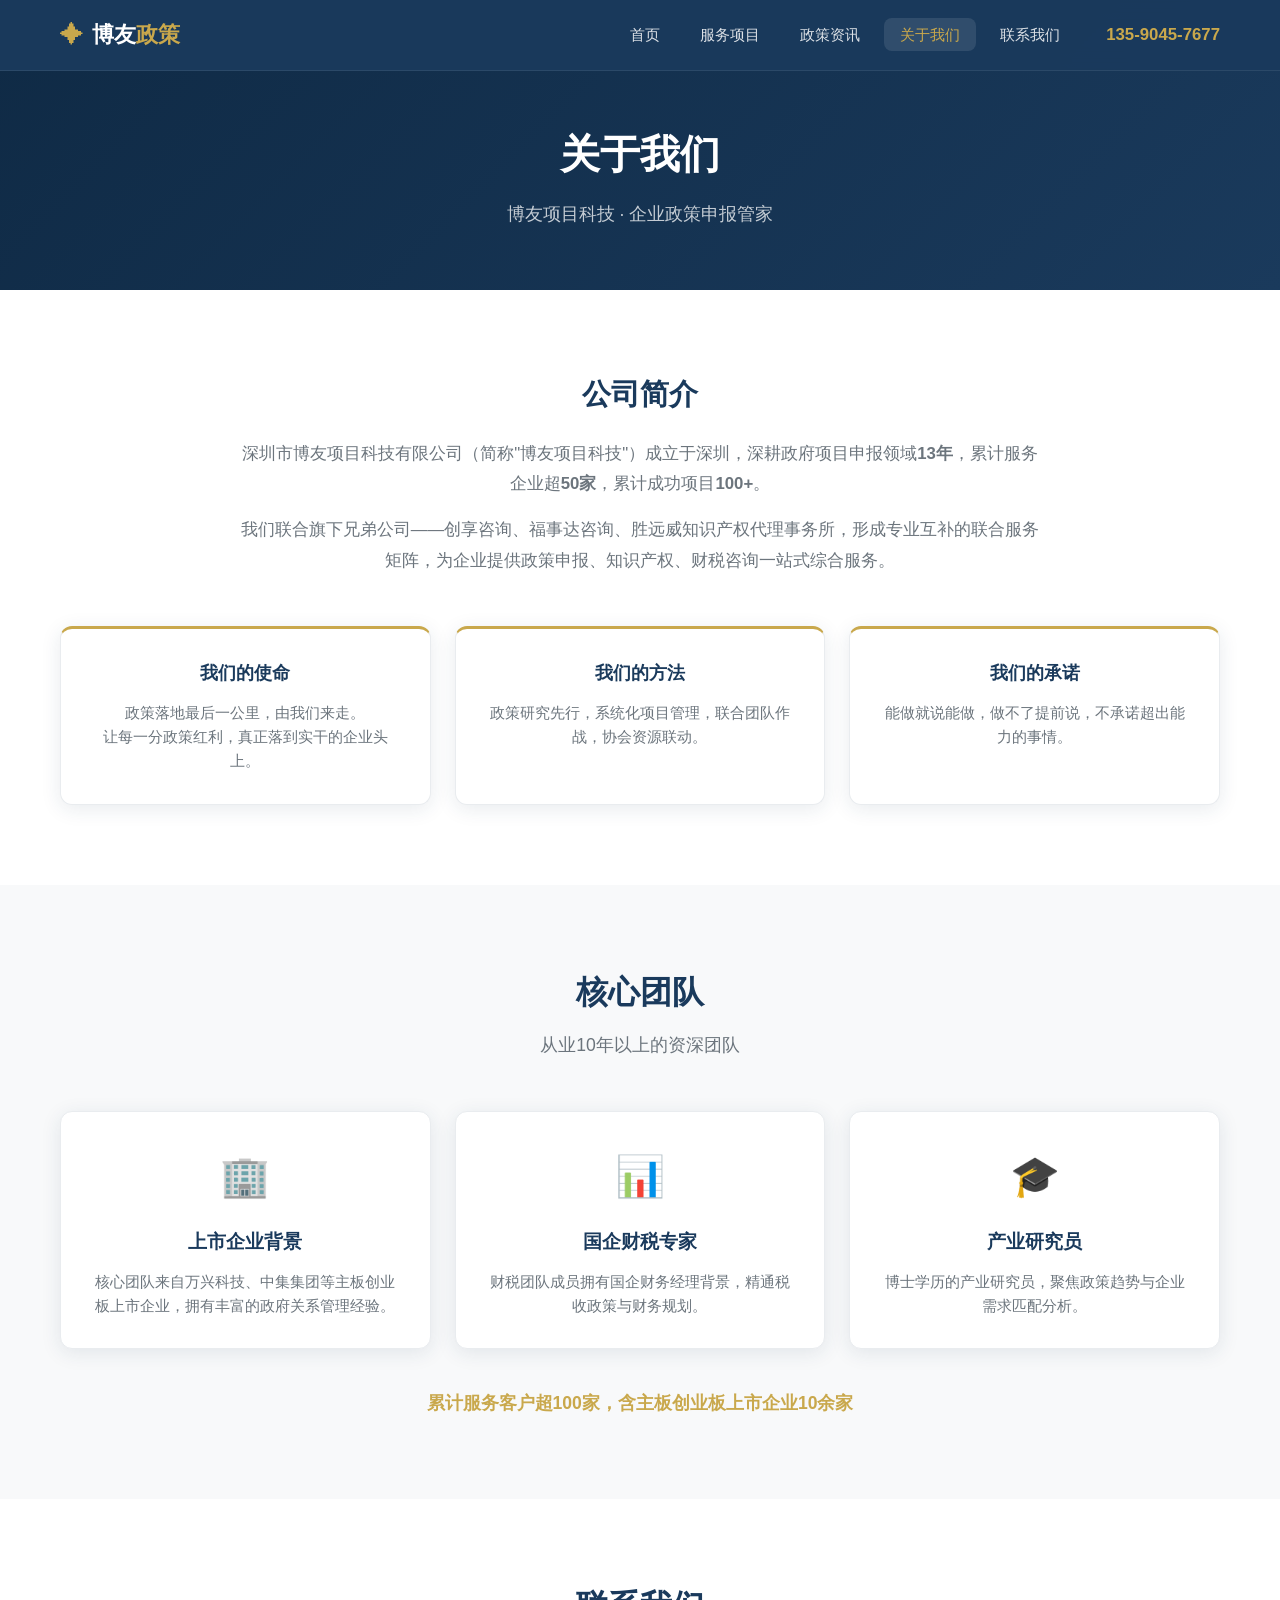
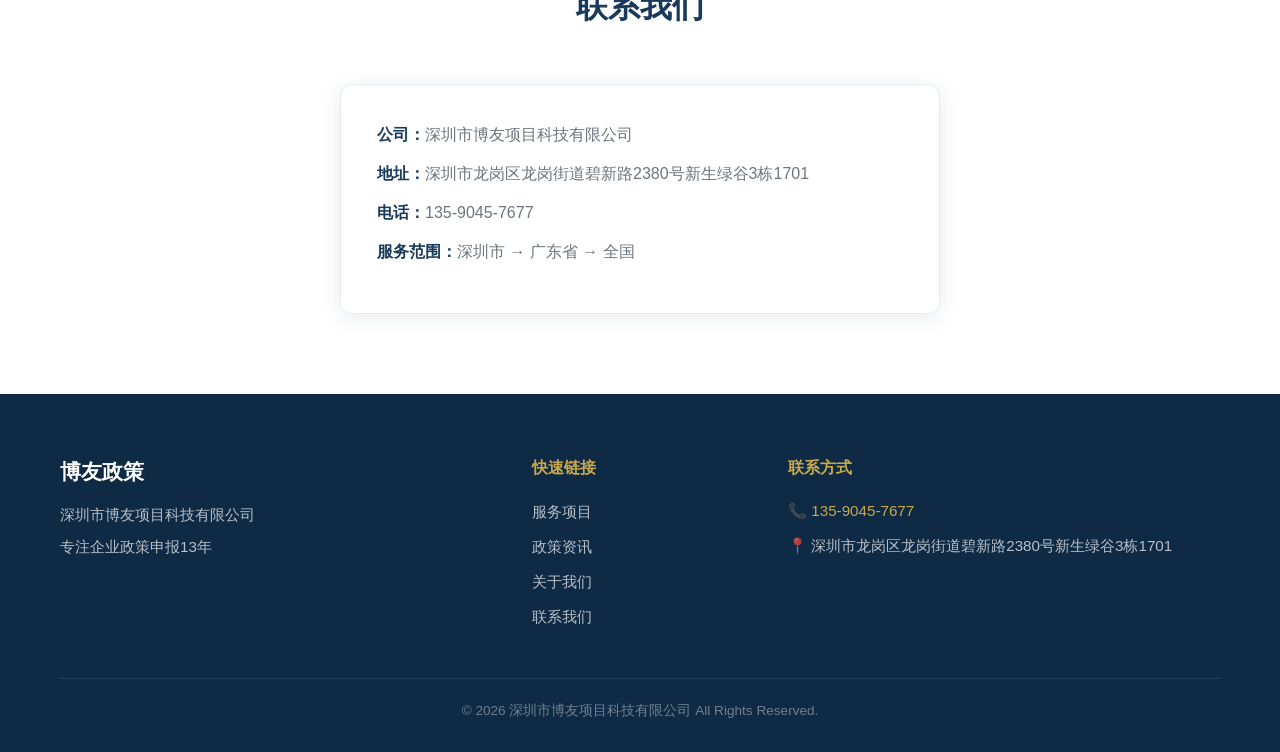
==== about.html @ 124983d8 "🎉 初始化：博友政策官网 v1.0 - 首页、服务项目、政策资讯、关于我们、联系我们 5个页面 - 响应式设计，适配手机端 - 深蓝+金色配色，专业感 - 在线咨询表单" ====
<!DOCTYPE html>
<html lang="zh-CN">
<head>
    <meta charset="UTF-8">
    <meta name="viewport" content="width=device-width, initial-scale=1.0">
    <title>关于我们 - 博友政策 | 深圳市博友项目科技有限公司</title>
    <meta name="description" content="深圳市博友项目科技有限公司，13年政策申报经验，核心团队来自上市企业、国企、博士学历背景。专注企业政策申报服务。">
    <link rel="stylesheet" href="assets/css/style.css">
</head>
<body>
    <header class="header">
        <div class="container">
            <div class="logo">
                <a href="/">
                    <span class="logo-icon">✦</span>
                    <span class="logo-text">博友<span class="logo-accent">政策</span></span>
                </a>
            </div>
            <nav class="nav">
                <ul class="nav-list">
                    <li><a href="/">首页</a></li>
                    <li><a href="/services.html">服务项目</a></li>
                    <li><a href="/news.html">政策资讯</a></li>
                    <li><a href="/about.html" class="active">关于我们</a></li>
                    <li><a href="/contact.html">联系我们</a></li>
                </ul>
                <div class="nav-phone"><a href="tel:13590457677">135-9045-7677</a></div>
                <button class="nav-toggle" aria-label="菜单">
                    <span></span>
                    <span></span>
                    <span></span>
                </button>
            </nav>
        </div>
    </header>

    <section class="page-hero">
        <div class="container">
            <h1>关于我们</h1>
            <p>博友项目科技 · 企业政策申报管家</p>
        </div>
    </section>

    <section class="section about-intro">
        <div class="container">
            <div class="about-content">
                <h2>公司简介</h2>
                <p>深圳市博友项目科技有限公司（简称"博友项目科技"）成立于深圳，深耕政府项目申报领域<strong>13年</strong>，累计服务企业超<strong>50家</strong>，累计成功项目<strong>100+</strong>。</p>
                <p>我们联合旗下兄弟公司——创享咨询、福事达咨询、胜远威知识产权代理事务所，形成专业互补的联合服务矩阵，为企业提供政策申报、知识产权、财税咨询一站式综合服务。</p>
            </div>

            <div class="about-values">
                <div class="value-card">
                    <h3>我们的使命</h3>
                    <p>政策落地最后一公里，由我们来走。</p>
                    <p>让每一分政策红利，真正落到实干的企业头上。</p>
                </div>
                <div class="value-card">
                    <h3>我们的方法</h3>
                    <p>政策研究先行，系统化项目管理，联合团队作战，协会资源联动。</p>
                </div>
                <div class="value-card">
                    <h3>我们的承诺</h3>
                    <p>能做就说能做，做不了提前说，不承诺超出能力的事情。</p>
                </div>
            </div>
        </div>
    </section>

    <section class="section team-section">
        <div class="container">
            <div class="section-header">
                <h2>核心团队</h2>
                <p>从业10年以上的资深团队</p>
            </div>
            <div class="team-grid">
                <div class="team-card">
                    <div class="team-icon">🏢</div>
                    <h3>上市企业背景</h3>
                    <p>核心团队来自万兴科技、中集集团等主板创业板上市企业，拥有丰富的政府关系管理经验。</p>
                </div>
                <div class="team-card">
                    <div class="team-icon">📊</div>
                    <h3>国企财税专家</h3>
                    <p>财税团队成员拥有国企财务经理背景，精通税收政策与财务规划。</p>
                </div>
                <div class="team-card">
                    <div class="team-icon">🎓</div>
                    <h3>产业研究员</h3>
                    <p>博士学历的产业研究员，聚焦政策趋势与企业需求匹配分析。</p>
                </div>
            </div>
            <p class="team-summary">累计服务客户超100家，含主板创业板上市企业10余家</p>
        </div>
    </section>

    <section class="section contact-info-section">
        <div class="container">
            <div class="section-header">
                <h2>联系我们</h2>
            </div>
            <div class="contact-card">
                <p><strong>公司：</strong>深圳市博友项目科技有限公司</p>
                <p><strong>地址：</strong>深圳市龙岗区龙岗街道碧新路2380号新生绿谷3栋1701</p>
                <p><strong>电话：</strong>135-9045-7677</p>
                <p><strong>服务范围：</strong>深圳市 → 广东省 → 全国</p>
            </div>
        </div>
    </section>

    <footer class="footer">
        <div class="container">
            <div class="footer-grid">
                <div class="footer-brand">
                    <h3>博友政策</h3>
                    <p>深圳市博友项目科技有限公司</p>
                    <p>专注企业政策申报13年</p>
                </div>
                <div class="footer-links">
                    <h4>快速链接</h4>
                    <ul>
                        <li><a href="/services.html">服务项目</a></li>
                        <li><a href="/news.html">政策资讯</a></li>
                        <li><a href="/about.html">关于我们</a></li>
                        <li><a href="/contact.html">联系我们</a></li>
                    </ul>
                </div>
                <div class="footer-contact">
                    <h4>联系方式</h4>
                    <p>📞 <a href="tel:13590457677">135-9045-7677</a></p>
                    <p>📍 深圳市龙岗区龙岗街道碧新路2380号新生绿谷3栋1701</p>
                </div>
            </div>
            <div class="footer-bottom">
                <p>&copy; 2026 深圳市博友项目科技有限公司 All Rights Reserved.</p>
            </div>
        </div>
    </footer>

    <script src="assets/js/main.js"></script>
</body>
</html>
---- assets/css/style.css ----
/* ========================================
   博友政策官网 - 样式表
   主色: #1a3a5c  金色: #c9a84c
   ======================================== */

/* --- 基础重置 --- */
*, *::before, *::after {
    margin: 0;
    padding: 0;
    box-sizing: border-box;
}

:root {
    --primary: #1a3a5c;
    --primary-light: #2a5a8c;
    --primary-dark: #0f2a45;
    --gold: #c9a84c;
    --gold-light: #e0c66a;
    --white: #ffffff;
    --bg-light: #f8f9fa;
    --text: #2c3e50;
    --text-light: #6c757d;
    --border: #e9ecef;
    --shadow: 0 4px 20px rgba(26,58,92,0.1);
    --radius: 12px;
    --max-width: 1200px;
    --font: -apple-system, BlinkMacSystemFont, "Segoe UI", "PingFang SC", "Microsoft YaHei", sans-serif;
}

html {
    scroll-behavior: smooth;
    font-size: 16px;
}

body {
    font-family: var(--font);
    color: var(--text);
    line-height: 1.7;
    background: var(--white);
    -webkit-font-smoothing: antialiased;
}

a { color: var(--primary); text-decoration: none; transition: color 0.3s; }
a:hover { color: var(--gold); }

img { max-width: 100%; height: auto; }

.container {
    max-width: var(--max-width);
    margin: 0 auto;
    padding: 0 20px;
}

/* --- 文字工具 --- */
.text-gold { color: var(--gold); }

/* --- 按钮 --- */
.btn {
    display: inline-block;
    padding: 14px 36px;
    border-radius: 50px;
    font-size: 1rem;
    font-weight: 600;
    cursor: pointer;
    transition: all 0.3s ease;
    border: 2px solid transparent;
    text-align: center;
    line-height: 1.4;
}
.btn-primary {
    background: linear-gradient(135deg, var(--gold), var(--gold-light));
    color: var(--primary-dark);
    border-color: var(--gold);
    box-shadow: 0 4px 15px rgba(201,168,76,0.3);
}
.btn-primary:hover {
    transform: translateY(-2px);
    box-shadow: 0 6px 25px rgba(201,168,76,0.4);
    color: var(--primary-dark);
}
.btn-outline {
    background: transparent;
    color: var(--white);
    border-color: var(--white);
}
.btn-outline:hover {
    background: var(--white);
    color: var(--primary);
}
.btn-lg { padding: 16px 48px; font-size: 1.1rem; }
.btn-block { width: 100%; }

/* --- 头部导航 --- */
.header {
    position: fixed;
    top: 0;
    left: 0;
    right: 0;
    z-index: 1000;
    background: rgba(26,58,92,0.97);
    backdrop-filter: blur(10px);
    -webkit-backdrop-filter: blur(10px);
    border-bottom: 1px solid rgba(255,255,255,0.08);
}
.header .container {
    display: flex;
    align-items: center;
    justify-content: space-between;
    height: 70px;
}
.logo a {
    display: flex;
    align-items: center;
    gap: 8px;
    text-decoration: none;
}
.logo-icon { color: var(--gold); font-size: 1.5rem; }
.logo-text { color: var(--white); font-size: 1.4rem; font-weight: 700; }
.logo-accent { color: var(--gold); }
.nav {
    display: flex;
    align-items: center;
    gap: 30px;
}
.nav-list {
    display: flex;
    list-style: none;
    gap: 8px;
}
.nav-list a {
    color: rgba(255,255,255,0.85);
    padding: 8px 16px;
    border-radius: 8px;
    font-size: 0.95rem;
    transition: all 0.3s;
}
.nav-list a:hover,
.nav-list a.active {
    background: rgba(255,255,255,0.1);
    color: var(--gold);
}
.nav-phone a {
    color: var(--gold);
    font-weight: 700;
    font-size: 1.05rem;
    white-space: nowrap;
}
.nav-phone a:hover { color: var(--gold-light); }
.nav-toggle {
    display: none;
    background: none;
    border: none;
    cursor: pointer;
    padding: 5px;
}
.nav-toggle span {
    display: block;
    width: 24px;
    height: 2px;
    background: var(--white);
    margin: 5px 0;
    transition: all 0.3s;
    border-radius: 2px;
}

/* --- Hero Banner --- */
.hero {
    position: relative;
    min-height: 90vh;
    display: flex;
    align-items: center;
    background: linear-gradient(135deg, var(--primary-dark), var(--primary), var(--primary-light));
    overflow: hidden;
    padding-top: 70px;
}
.hero-bg {
    position: absolute;
    inset: 0;
    background: radial-gradient(circle at 30% 50%, rgba(201,168,76,0.08) 0%, transparent 50%),
                radial-gradient(circle at 70% 30%, rgba(201,168,76,0.05) 0%, transparent 50%);
    pointer-events: none;
}
.hero-content {
    position: relative;
    text-align: center;
    padding: 80px 0;
}
.hero-title {
    font-size: clamp(2rem, 5vw, 3.5rem);
    font-weight: 800;
    color: var(--white);
    line-height: 1.2;
    margin-bottom: 20px;
    letter-spacing: -0.5px;
}
.hero-subtitle {
    font-size: clamp(1rem, 2vw, 1.25rem);
    color: rgba(255,255,255,0.75);
    margin-bottom: 40px;
    max-width: 600px;
    margin-left: auto;
    margin-right: auto;
}
.hero-actions {
    display: flex;
    gap: 16px;
    justify-content: center;
    flex-wrap: wrap;
    margin-bottom: 60px;
}
.hero-stats {
    display: flex;
    justify-content: center;
    gap: 60px;
    flex-wrap: wrap;
}
.stat-item { text-align: center; }
.stat-number {
    display: block;
    font-size: clamp(2rem, 4vw, 3rem);
    font-weight: 800;
    color: var(--gold);
    line-height: 1;
}
.stat-label {
    color: rgba(255,255,255,0.7);
    font-size: 0.95rem;
    margin-top: 8px;
}

/* --- Section通用 --- */
.section {
    padding: 80px 0;
}
.section-header {
    text-align: center;
    margin-bottom: 50px;
}
.section-header h2 {
    font-size: 2rem;
    font-weight: 700;
    color: var(--primary);
    margin-bottom: 12px;
}
.section-header p {
    color: var(--text-light);
    font-size: 1.1rem;
}
/* 交替背景 */
.section:nth-child(even) { background: var(--bg-light); }

/* --- 服务卡片 --- */
.services-grid {
    display: grid;
    grid-template-columns: repeat(auto-fit, minmax(300px, 1fr));
    gap: 24px;
}
.service-card {
    background: var(--white);
    border-radius: var(--radius);
    padding: 36px 28px;
    text-align: center;
    box-shadow: var(--shadow);
    transition: all 0.3s ease;
    border: 1px solid var(--border);
}
.service-card:hover {
    transform: translateY(-6px);
    box-shadow: 0 12px 40px rgba(26,58,92,0.15);
    border-color: var(--gold);
}
.service-icon {
    font-size: 2.5rem;
    margin-bottom: 16px;
}
.service-card h3 {
    font-size: 1.2rem;
    color: var(--primary);
    margin-bottom: 12px;
}
.service-card p {
    color: var(--text-light);
    font-size: 0.95rem;
    line-height: 1.6;
}

/* --- 流程步骤 --- */
.process-steps {
    display: grid;
    grid-template-columns: repeat(auto-fit, minmax(240px, 1fr));
    gap: 30px;
    max-width: 1000px;
    margin: 0 auto;
}
.step {
    text-align: center;
    padding: 30px 20px;
}
.step-num {
    display: inline-flex;
    align-items: center;
    justify-content: center;
    width: 64px;
    height: 64px;
    border-radius: 50%;
    background: linear-gradient(135deg, var(--gold), var(--gold-light));
    color: var(--primary-dark);
    font-size: 1.5rem;
    font-weight: 800;
    margin-bottom: 20px;
}
.step h3 {
    font-size: 1.15rem;
    color: var(--primary);
    margin-bottom: 10px;
}
.step p {
    color: var(--text-light);
    font-size: 0.95rem;
}

/* --- CTA区块 --- */
.cta {
    background: linear-gradient(135deg, var(--primary-dark), var(--primary));
    text-align: center;
    color: var(--white);
}
.cta h2 {
    font-size: clamp(1.5rem, 3vw, 2rem);
    font-weight: 700;
    margin-bottom: 12px;
    color: var(--white);
}
.cta p {
    color: rgba(255,255,255,0.8);
    margin-bottom: 30px;
    font-size: 1.1rem;
}
.cta-actions {
    display: flex;
    gap: 16px;
    justify-content: center;
    flex-wrap: wrap;
    margin-bottom: 20px;
}
.cta-note {
    color: rgba(255,255,255,0.5) !important;
    font-size: 0.9rem !important;
}

/* --- 页脚 --- */
.footer {
    background: var(--primary-dark);
    color: rgba(255,255,255,0.7);
    padding: 60px 0 30px;
}
.footer-grid {
    display: grid;
    grid-template-columns: 2fr 1fr 2fr;
    gap: 40px;
    margin-bottom: 40px;
}
.footer-brand h3 {
    color: var(--white);
    font-size: 1.3rem;
    margin-bottom: 12px;
}
.footer-brand p {
    margin-bottom: 6px;
    font-size: 0.95rem;
}
.footer-links h4,
.footer-contact h4 {
    color: var(--gold);
    margin-bottom: 16px;
    font-size: 1rem;
}
.footer-links ul {
    list-style: none;
}
.footer-links li {
    margin-bottom: 8px;
}
.footer-links a {
    color: rgba(255,255,255,0.7);
    font-size: 0.95rem;
}
.footer-links a:hover {
    color: var(--gold);
}
.footer-contact p {
    margin-bottom: 10px;
    font-size: 0.95rem;
}
.footer-contact a {
    color: var(--gold);
}
.footer-bottom {
    border-top: 1px solid rgba(255,255,255,0.1);
    padding-top: 20px;
    text-align: center;
    font-size: 0.85rem;
    color: rgba(255,255,255,0.4);
}
.qr-placeholder {
    width: 120px;
    height: 120px;
    background: var(--bg-light);
    border-radius: 8px;
    display: flex;
    align-items: center;
    justify-content: center;
    color: var(--text-light);
    font-size: 0.8rem;
    margin-top: 10px;
}

/* ========================================
   内页样式
   ======================================== */

/* --- 页面Banner --- */
.page-hero {
    background: linear-gradient(135deg, var(--primary-dark), var(--primary));
    padding: 120px 0 60px;
    text-align: center;
    color: var(--white);
}
.page-hero h1 {
    font-size: clamp(1.8rem, 3.5vw, 2.5rem);
    font-weight: 700;
    margin-bottom: 12px;
}
.page-hero p {
    color: rgba(255,255,255,0.75);
    font-size: 1.1rem;
}

/* --- 服务详情 --- */
.service-block {
    background: var(--white);
    border-radius: var(--radius);
    padding: 36px;
    margin-bottom: 30px;
    box-shadow: var(--shadow);
    border: 1px solid var(--border);
}
.service-block-header {
    display: flex;
    align-items: flex-start;
    gap: 16px;
    margin-bottom: 24px;
    padding-bottom: 20px;
    border-bottom: 2px solid var(--gold);
}
.service-block-icon {
    font-size: 2rem;
    flex-shrink: 0;
}
.service-block-header h2 {
    font-size: 1.5rem;
    color: var(--primary);
    margin-bottom: 4px;
}
.service-tagline {
    color: var(--gold);
    font-size: 0.95rem;
}
.service-block-body h4 {
    color: var(--primary);
    margin: 20px 0 10px;
    font-size: 1.05rem;
}
.service-block-body ul {
    padding-left: 20px;
    color: var(--text-light);
    line-height: 2;
}
.service-block-body li { margin-bottom: 4px; }
.info-grid {
    display: grid;
    grid-template-columns: repeat(auto-fit, minmax(200px, 1fr));
    gap: 12px;
    margin-bottom: 16px;
}
.info-item {
    background: var(--bg-light);
    padding: 12px 16px;
    border-radius: 8px;
    font-size: 0.95rem;
}

/* --- 关于我们 --- */
.about-content {
    max-width: 800px;
    margin: 0 auto 50px;
    text-align: center;
}
.about-content h2 {
    font-size: 1.8rem;
    color: var(--primary);
    margin-bottom: 20px;
}
.about-content p {
    color: var(--text-light);
    font-size: 1.05rem;
    margin-bottom: 16px;
    line-height: 1.8;
}
.about-values {
    display: grid;
    grid-template-columns: repeat(auto-fit, minmax(280px, 1fr));
    gap: 24px;
}
.value-card {
    background: var(--white);
    border-radius: var(--radius);
    padding: 30px;
    text-align: center;
    box-shadow: var(--shadow);
    border: 1px solid var(--border);
    border-top: 3px solid var(--gold);
}
.value-card h3 {
    color: var(--primary);
    margin-bottom: 12px;
    font-size: 1.1rem;
}
.value-card p {
    color: var(--text-light);
    font-size: 0.95rem;
    line-height: 1.6;
}
.team-section { background: var(--bg-light); }
.team-grid {
    display: grid;
    grid-template-columns: repeat(auto-fit, minmax(260px, 1fr));
    gap: 24px;
}
.team-card {
    background: var(--white);
    border-radius: var(--radius);
    padding: 30px;
    text-align: center;
    box-shadow: var(--shadow);
    border: 1px solid var(--border);
}
.team-icon {
    font-size: 2.5rem;
    margin-bottom: 16px;
}
.team-card h3 {
    color: var(--primary);
    margin-bottom: 12px;
}
.team-card p {
    color: var(--text-light);
    font-size: 0.95rem;
    line-height: 1.6;
}
.team-summary {
    text-align: center;
    color: var(--gold);
    font-size: 1.1rem;
    font-weight: 600;
    margin-top: 40px;
}
.contact-card {
    background: var(--white);
    border-radius: var(--radius);
    padding: 36px;
    box-shadow: var(--shadow);
    max-width: 600px;
    margin: 0 auto;
    border: 1px solid var(--border);
}
.contact-card p {
    margin-bottom: 12px;
    font-size: 1rem;
    color: var(--text-light);
}
.contact-card strong { color: var(--primary); }

/* --- 联系我们 --- */
.contact-grid {
    display: grid;
    grid-template-columns: 1fr 1fr;
    gap: 40px;
    align-items: start;
}
.contact-form-wrapper h2 {
    color: var(--primary);
    font-size: 1.5rem;
    margin-bottom: 8px;
}
.contact-form-wrapper > p {
    color: var(--text-light);
    margin-bottom: 24px;
}
.form-group {
    margin-bottom: 20px;
}
.form-group label {
    display: block;
    font-weight: 600;
    color: var(--primary);
    margin-bottom: 6px;
    font-size: 0.95rem;
}
.required { color: #e74c3c; }
.form-group input,
.form-group select,
.form-group textarea {
    width: 100%;
    padding: 12px 16px;
    border: 2px solid var(--border);
    border-radius: 10px;
    font-size: 1rem;
    font-family: var(--font);
    transition: all 0.3s;
    outline: none;
    background: var(--white);
}
.form-group input:focus,
.form-group select:focus,
.form-group textarea:focus {
    border-color: var(--gold);
    box-shadow: 0 0 0 3px rgba(201,168,76,0.15);
}
.form-group textarea { resize: vertical; min-height: 100px; }
.form-note {
    text-align: center;
    color: var(--text-light);
    font-size: 0.8rem;
    margin-top: 12px;
}

.contact-info-card {
    background: var(--bg-light);
    border-radius: var(--radius);
    padding: 30px;
    margin-bottom: 30px;
}
.contact-info-card h3 {
    color: var(--primary);
    margin-bottom: 20px;
    font-size: 1.2rem;
}
.contact-item {
    display: flex;
    gap: 14px;
    margin-bottom: 20px;
    align-items: flex-start;
}
.contact-icon { font-size: 1.3rem; flex-shrink: 0; }
.contact-item strong {
    display: block;
    color: var(--primary);
    margin-bottom: 4px;
}
.contact-item a,
.contact-item p {
    color: var(--text-light);
    font-size: 0.95rem;
}

.contact-qr {
    text-align: center;
    padding: 30px;
    background: var(--white);
    border-radius: var(--radius);
    box-shadow: var(--shadow);
    border: 1px solid var(--border);
}
.contact-qr h3 {
    color: var(--primary);
    margin-bottom: 16px;
}
.contact-qr .qr-placeholder {
    margin: 0 auto 12px;
    width: 160px;
    height: 160px;
}
.contact-qr p {
    color: var(--text-light);
    font-size: 0.9rem;
}

.map-section { background: var(--bg-light); }
.map-container {
    border-radius: var(--radius);
    overflow: hidden;
    box-shadow: var(--shadow);
}

/* --- 政策资讯 --- */
.news-card {
    background: var(--white);
    border-radius: var(--radius);
    padding: 30px;
    box-shadow: var(--shadow);
    border: 1px solid var(--border);
    position: relative;
    margin-bottom: 30px;
}
.news-badge {
    position: absolute;
    top: 16px;
    right: 16px;
    background: var(--gold);
    color: var(--primary-dark);
    padding: 4px 12px;
    border-radius: 20px;
    font-size: 0.8rem;
    font-weight: 600;
}
.news-meta {
    display: flex;
    gap: 12px;
    margin-bottom: 12px;
}
.news-date,
.news-tag {
    font-size: 0.85rem;
    color: var(--text-light);
}
.news-tag {
    background: var(--bg-light);
    padding: 2px 10px;
    border-radius: 12px;
}
.news-title {
    font-size: 1.3rem;
    color: var(--primary);
    margin-bottom: 12px;
    line-height: 1.4;
}
.news-excerpt {
    color: var(--text-light);
    margin-bottom: 16px;
    line-height: 1.6;
}
.news-readmore {
    color: var(--gold);
    font-weight: 600;
    font-size: 0.95rem;
}
.news-readmore:hover { color: var(--gold-light); }
.news-empty {
    text-align: center;
    padding: 60px 20px;
    color: var(--text-light);
}
.news-empty strong { color: var(--primary); }

/* ========================================
   响应式
   ======================================== */
@media (max-width: 992px) {
    .footer-grid { grid-template-columns: 1fr; }
    .contact-grid { grid-template-columns: 1fr; }
}

@media (max-width: 768px) {
    .nav-list { display: none; }
    .nav-phone { display: none; }
    .nav-toggle { display: block; }

    .nav-list.active {
        display: flex;
        flex-direction: column;
        position: absolute;
        top: 70px;
        left: 0;
        right: 0;
        background: var(--primary);
        padding: 20px;
        gap: 4px;
        border-bottom: 2px solid rgba(255,255,255,0.1);
    }
    .nav-list.active a {
        display: block;
        padding: 12px 16px;
        border-radius: 8px;
    }

    .hero { min-height: 80vh; }
    .hero-stats { gap: 30px; }
    .process-steps { grid-template-columns: 1fr; }
    .section { padding: 50px 0; }
    .service-block { padding: 24px; }
    .service-block-header { flex-direction: column; }
}

@media (max-width: 480px) {
    .hero-actions { flex-direction: column; align-items: center; }
    .btn { width: 100%; max-width: 280px; }
    .services-grid { grid-template-columns: 1fr; }
    .about-values { grid-template-columns: 1fr; }
    .team-grid { grid-template-columns: 1fr; }
}
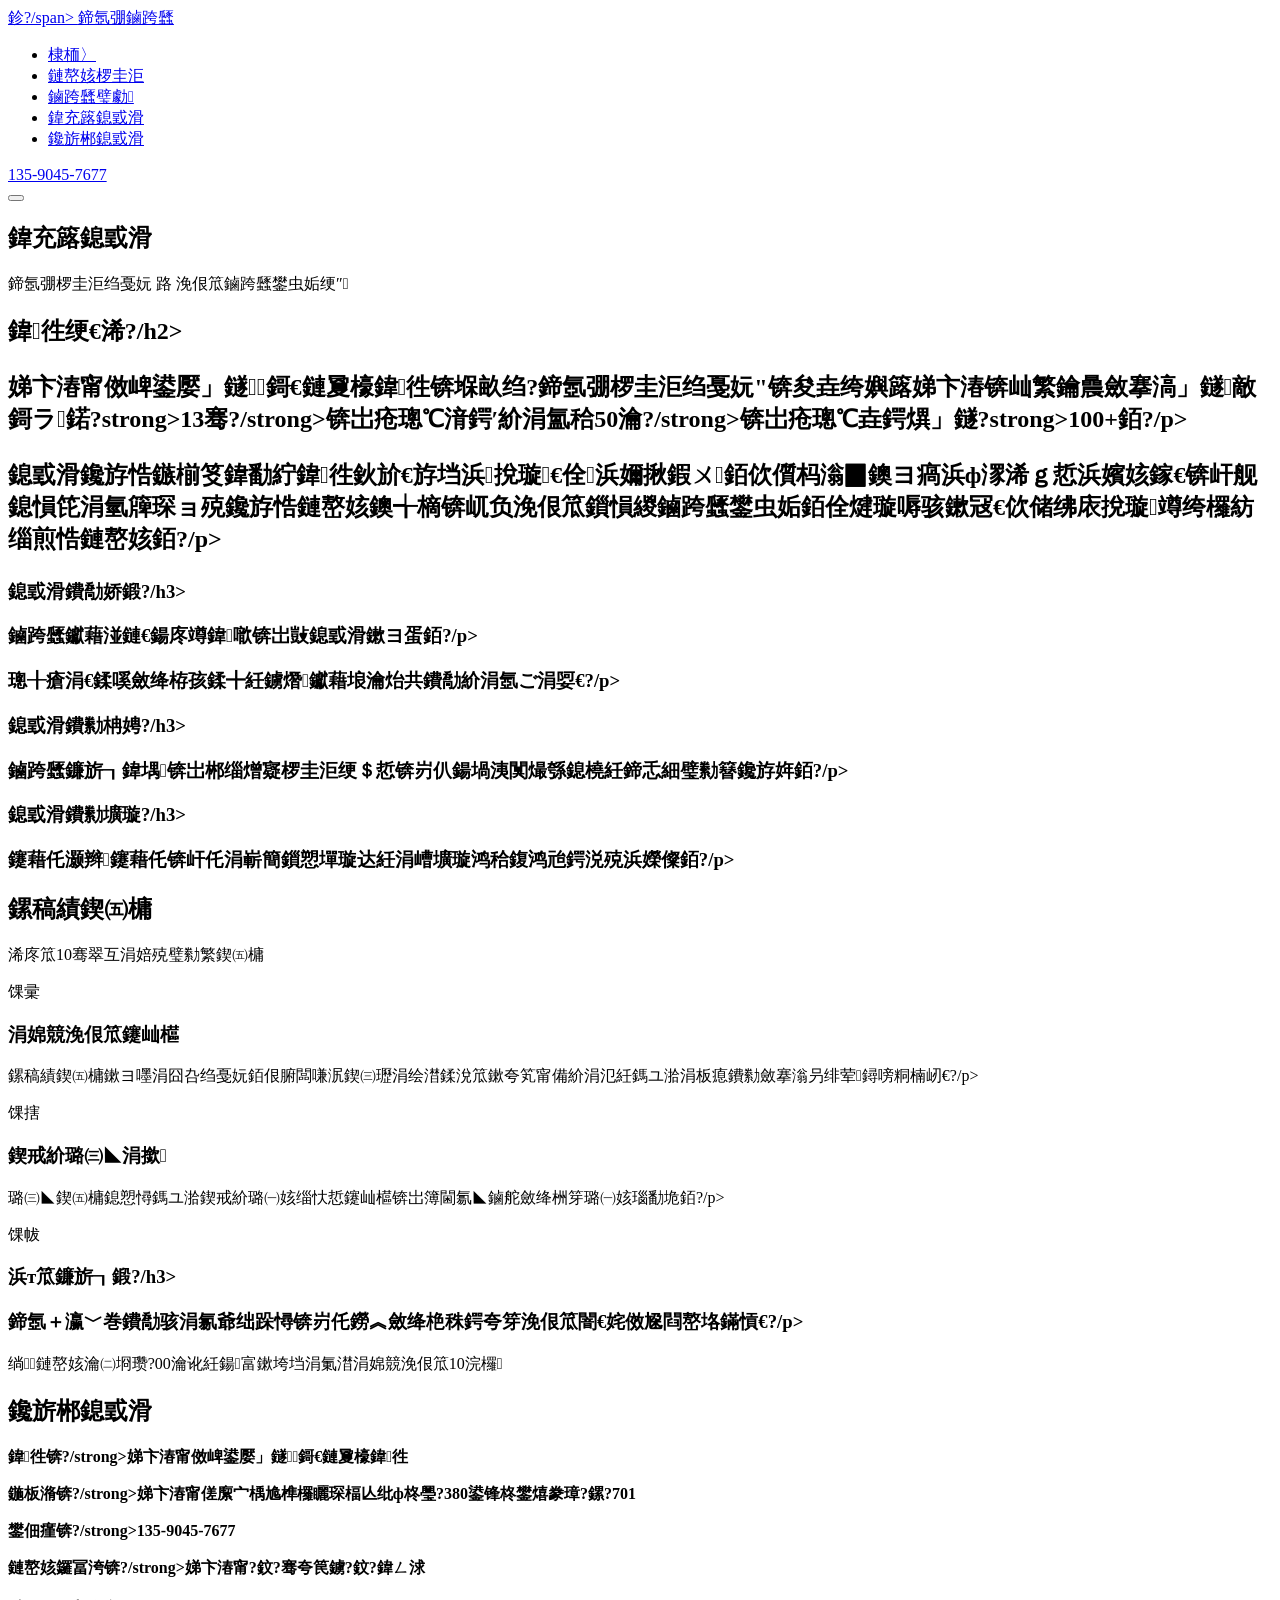
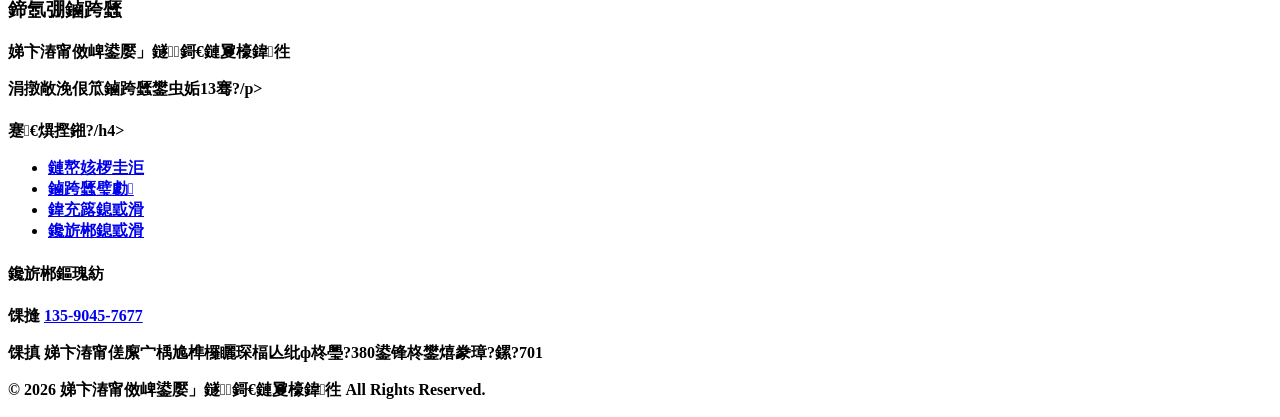
==== commit 46cf6421: "✨ 新增补贴全景页+可点击展开交互 - 新增 policy.html：深圳16项补贴政策完整清单，点击展开详情 - 新增 policy.css：可展开卡片式交互样式 - 各区奖励对比表格、申报时间、核" ====
--- a/about.html
+++ b/about.html
@@ -1,10 +1,10 @@
-<!DOCTYPE html>
+﻿<!DOCTYPE html>
 <html lang="zh-CN">
 <head>
     <meta charset="UTF-8">
     <meta name="viewport" content="width=device-width, initial-scale=1.0">
-    <title>关于我们 - 博友政策 | 深圳市博友项目科技有限公司</title>
-    <meta name="description" content="深圳市博友项目科技有限公司，13年政策申报经验，核心团队来自上市企业、国企、博士学历背景。专注企业政策申报服务。">
+    <title>鍏充簬鎴戜滑 - 鍗氬弸鏀跨瓥 | 娣卞湷甯傚崥鍙嬮」鐩鎶€鏈夐檺鍏徃</title>
+    <meta name="description" content="娣卞湷甯傚崥鍙嬮」鐩鎶€鏈夐檺鍏徃锛?3骞存斂绛栫敵鎶ョ粡楠岋紝鏍稿績鍥㈤槦鏉ヨ嚜涓婂競浼佷笟銆佸浗浼併€佸崥澹鍘嗚儗鏅€備笓娉ㄤ紒涓氭斂绛栫敵鎶ユ湇鍔°€?>
     <link rel="stylesheet" href="assets/css/style.css">
 </head>
 <body>
@@ -12,20 +12,20 @@
         <div class="container">
             <div class="logo">
                 <a href="/">
-                    <span class="logo-icon">✦</span>
-                    <span class="logo-text">博友<span class="logo-accent">政策</span></span>
+                    <span class="logo-icon">鉁?/span>
+                    <span class="logo-text">鍗氬弸<span class="logo-accent">鏀跨瓥</span></span>
                 </a>
             </div>
             <nav class="nav">
                 <ul class="nav-list">
-                    <li><a href="/">首页</a></li>
-                    <li><a href="/services.html">服务项目</a></li>
-                    <li><a href="/news.html">政策资讯</a></li>
-                    <li><a href="/about.html" class="active">关于我们</a></li>
-                    <li><a href="/contact.html">联系我们</a></li>
+                    <li><a href="/">棣栭〉</a></li>
+                    <li><a href="/services.html">鏈嶅姟椤圭洰</a></li>
+                    <li><a href="/news.html">鏀跨瓥璧勮</a></li>
+                    <li><a href="/about.html" class="active">鍏充簬鎴戜滑</a></li>
+                    <li><a href="/contact.html">鑱旂郴鎴戜滑</a></li>
                 </ul>
                 <div class="nav-phone"><a href="tel:13590457677">135-9045-7677</a></div>
-                <button class="nav-toggle" aria-label="菜单">
+                <button class="nav-toggle" aria-label="鑿滃崟">
                     <span></span>
                     <span></span>
                     <span></span>
@@ -36,32 +36,32 @@
 
     <section class="page-hero">
         <div class="container">
-            <h1>关于我们</h1>
-            <p>博友项目科技 · 企业政策申报管家</p>
+            <h1>鍏充簬鎴戜滑</h1>
+            <p>鍗氬弸椤圭洰绉戞妧 路 浼佷笟鏀跨瓥鐢虫姤绠″</p>
         </div>
     </section>
 
     <section class="section about-intro">
         <div class="container">
             <div class="about-content">
-                <h2>公司简介</h2>
-                <p>深圳市博友项目科技有限公司（简称"博友项目科技"）成立于深圳，深耕政府项目申报领域<strong>13年</strong>，累计服务企业超<strong>50家</strong>，累计成功项目<strong>100+</strong>。</p>
-                <p>我们联合旗下兄弟公司——创享咨询、福事达咨询、胜远威知识产权代理事务所，形成专业互补的联合服务矩阵，为企业提供政策申报、知识产权、财税咨询一站式综合服务。</p>
+                <h2>鍏徃绠€浠?/h2>
+                <p>娣卞湷甯傚崥鍙嬮」鐩鎶€鏈夐檺鍏徃锛堢畝绉?鍗氬弸椤圭洰绉戞妧"锛夋垚绔嬩簬娣卞湷锛屾繁鑰曟斂搴滈」鐩敵鎶ラ鍩?strong>13骞?/strong>锛岀疮璁℃湇鍔′紒涓氳秴<strong>50瀹?/strong>锛岀疮璁℃垚鍔熼」鐩?strong>100+</strong>銆?/p>
+                <p>鎴戜滑鑱斿悎鏃椾笅鍏勫紵鍏徃鈥斺€斿垱浜挩璇€佺浜嬭揪鍜ㄨ銆佽儨杩滃▉鐭ヨ瘑浜ф潈浠ｇ悊浜嬪姟鎵€锛屽舰鎴愪笓涓氫簰琛ョ殑鑱斿悎鏈嶅姟鐭╅樀锛屼负浼佷笟鎻愪緵鏀跨瓥鐢虫姤銆佺煡璇嗕骇鏉冦€佽储绋庡挩璇竴绔欏紡缁煎悎鏈嶅姟銆?/p>
             </div>
 
             <div class="about-values">
                 <div class="value-card">
-                    <h3>我们的使命</h3>
-                    <p>政策落地最后一公里，由我们来走。</p>
-                    <p>让每一分政策红利，真正落到实干的企业头上。</p>
+                    <h3>鎴戜滑鐨勪娇鍛?/h3>
+                    <p>鏀跨瓥钀藉湴鏈€鍚庝竴鍏噷锛岀敱鎴戜滑鏉ヨ蛋銆?/p>
+                    <p>璁╂瘡涓€鍒嗘斂绛栫孩鍒╋紝鐪熸钀藉埌瀹炲共鐨勪紒涓氬ご涓娿€?/p>
                 </div>
                 <div class="value-card">
-                    <h3>我们的方法</h3>
-                    <p>政策研究先行，系统化项目管理，联合团队作战，协会资源联动。</p>
+                    <h3>鎴戜滑鐨勬柟娉?/h3>
+                    <p>鏀跨瓥鐮旂┒鍏堣锛岀郴缁熷寲椤圭洰绠＄悊锛岃仈鍚堝洟闃熶綔鎴橈紝鍗忎細璧勬簮鑱斿姩銆?/p>
                 </div>
                 <div class="value-card">
-                    <h3>我们的承诺</h3>
-                    <p>能做就说能做，做不了提前说，不承诺超出能力的事情。</p>
+                    <h3>鎴戜滑鐨勬壙璇?/h3>
+                    <p>鑳藉仛灏辫鑳藉仛锛屽仛涓嶄簡鎻愬墠璇达紝涓嶆壙璇鸿秴鍑鸿兘鍔涚殑浜嬫儏銆?/p>
                 </div>
             </div>
         </div>
@@ -70,40 +70,40 @@
     <section class="section team-section">
         <div class="container">
             <div class="section-header">
-                <h2>核心团队</h2>
-                <p>从业10年以上的资深团队</p>
+                <h2>鏍稿績鍥㈤槦</h2>
+                <p>浠庝笟10骞翠互涓婄殑璧勬繁鍥㈤槦</p>
             </div>
             <div class="team-grid">
                 <div class="team-card">
-                    <div class="team-icon">🏢</div>
-                    <h3>上市企业背景</h3>
-                    <p>核心团队来自万兴科技、中集集团等主板创业板上市企业，拥有丰富的政府关系管理经验。</p>
+                    <div class="team-icon">馃彚</div>
+                    <h3>涓婂競浼佷笟鑳屾櫙</h3>
+                    <p>鏍稿績鍥㈤槦鏉ヨ嚜涓囧叴绉戞妧銆佷腑闆嗛泦鍥㈢瓑涓绘澘鍒涗笟鏉夸笂甯備紒涓氾紝鎷ユ湁涓板瘜鐨勬斂搴滃叧绯荤鐞嗙粡楠屻€?/p>
                 </div>
                 <div class="team-card">
-                    <div class="team-icon">📊</div>
-                    <h3>国企财税专家</h3>
-                    <p>财税团队成员拥有国企财务经理背景，精通税收政策与财务规划。</p>
+                    <div class="team-icon">馃搳</div>
+                    <h3>鍥戒紒璐㈢◣涓撳</h3>
+                    <p>璐㈢◣鍥㈤槦鎴愬憳鎷ユ湁鍥戒紒璐㈠姟缁忕悊鑳屾櫙锛岀簿閫氱◣鏀舵斂绛栦笌璐㈠姟瑙勫垝銆?/p>
                 </div>
                 <div class="team-card">
-                    <div class="team-icon">🎓</div>
-                    <h3>产业研究员</h3>
-                    <p>博士学历的产业研究员，聚焦政策趋势与企业需求匹配分析。</p>
+                    <div class="team-icon">馃帗</div>
+                    <h3>浜т笟鐮旂┒鍛?/h3>
+                    <p>鍗氬＋瀛﹀巻鐨勪骇涓氱爺绌跺憳锛岃仛鐒︽斂绛栬秼鍔夸笌浼佷笟闇€姹傚尮閰嶅垎鏋愩€?/p>
                 </div>
             </div>
-            <p class="team-summary">累计服务客户超100家，含主板创业板上市企业10余家</p>
+            <p class="team-summary">绱鏈嶅姟瀹㈡埛瓒?00瀹讹紝鍚富鏉垮垱涓氭澘涓婂競浼佷笟10浣欏</p>
         </div>
     </section>
 
     <section class="section contact-info-section">
         <div class="container">
             <div class="section-header">
-                <h2>联系我们</h2>
+                <h2>鑱旂郴鎴戜滑</h2>
             </div>
             <div class="contact-card">
-                <p><strong>公司：</strong>深圳市博友项目科技有限公司</p>
-                <p><strong>地址：</strong>深圳市龙岗区龙岗街道碧新路2380号新生绿谷3栋1701</p>
-                <p><strong>电话：</strong>135-9045-7677</p>
-                <p><strong>服务范围：</strong>深圳市 → 广东省 → 全国</p>
+                <p><strong>鍏徃锛?/strong>娣卞湷甯傚崥鍙嬮」鐩鎶€鏈夐檺鍏徃</p>
+                <p><strong>鍦板潃锛?/strong>娣卞湷甯傞緳宀楀尯榫欏矖琛楅亾纰ф柊璺?380鍙锋柊鐢熺豢璋?鏍?701</p>
+                <p><strong>鐢佃瘽锛?/strong>135-9045-7677</p>
+                <p><strong>鏈嶅姟鑼冨洿锛?/strong>娣卞湷甯?鈫?骞夸笢鐪?鈫?鍏ㄥ浗</p>
             </div>
         </div>
     </section>
@@ -112,27 +112,27 @@
         <div class="container">
             <div class="footer-grid">
                 <div class="footer-brand">
-                    <h3>博友政策</h3>
-                    <p>深圳市博友项目科技有限公司</p>
-                    <p>专注企业政策申报13年</p>
+                    <h3>鍗氬弸鏀跨瓥</h3>
+                    <p>娣卞湷甯傚崥鍙嬮」鐩鎶€鏈夐檺鍏徃</p>
+                    <p>涓撴敞浼佷笟鏀跨瓥鐢虫姤13骞?/p>
                 </div>
                 <div class="footer-links">
-                    <h4>快速链接</h4>
+                    <h4>蹇€熼摼鎺?/h4>
                     <ul>
-                        <li><a href="/services.html">服务项目</a></li>
-                        <li><a href="/news.html">政策资讯</a></li>
-                        <li><a href="/about.html">关于我们</a></li>
-                        <li><a href="/contact.html">联系我们</a></li>
+                        <li><a href="/services.html">鏈嶅姟椤圭洰</a></li>
+                        <li><a href="/news.html">鏀跨瓥璧勮</a></li>
+                        <li><a href="/about.html">鍏充簬鎴戜滑</a></li>
+                        <li><a href="/contact.html">鑱旂郴鎴戜滑</a></li>
                     </ul>
                 </div>
                 <div class="footer-contact">
-                    <h4>联系方式</h4>
-                    <p>📞 <a href="tel:13590457677">135-9045-7677</a></p>
-                    <p>📍 深圳市龙岗区龙岗街道碧新路2380号新生绿谷3栋1701</p>
+                    <h4>鑱旂郴鏂瑰紡</h4>
+                    <p>馃摓 <a href="tel:13590457677">135-9045-7677</a></p>
+                    <p>馃搷 娣卞湷甯傞緳宀楀尯榫欏矖琛楅亾纰ф柊璺?380鍙锋柊鐢熺豢璋?鏍?701</p>
                 </div>
             </div>
             <div class="footer-bottom">
-                <p>&copy; 2026 深圳市博友项目科技有限公司 All Rights Reserved.</p>
+                <p>&copy; 2026 娣卞湷甯傚崥鍙嬮」鐩鎶€鏈夐檺鍏徃 All Rights Reserved.</p>
             </div>
         </div>
     </footer>
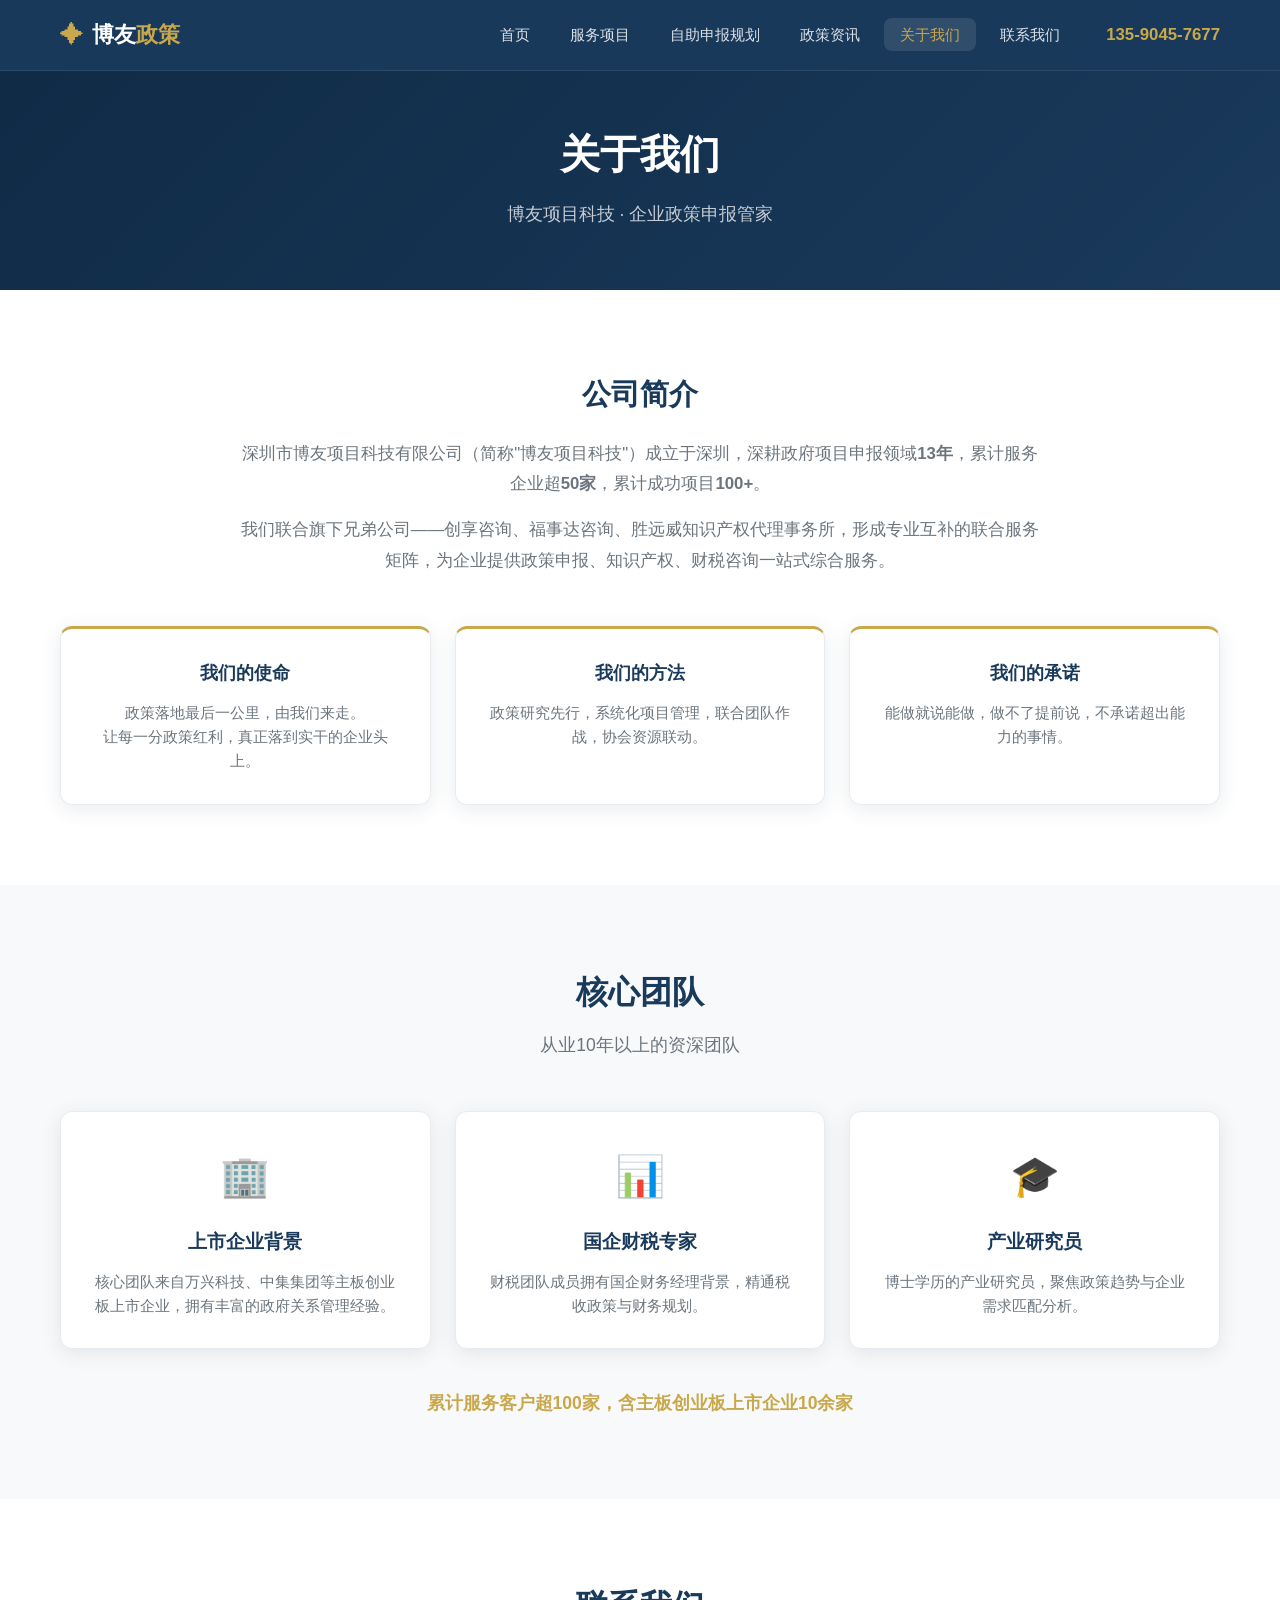
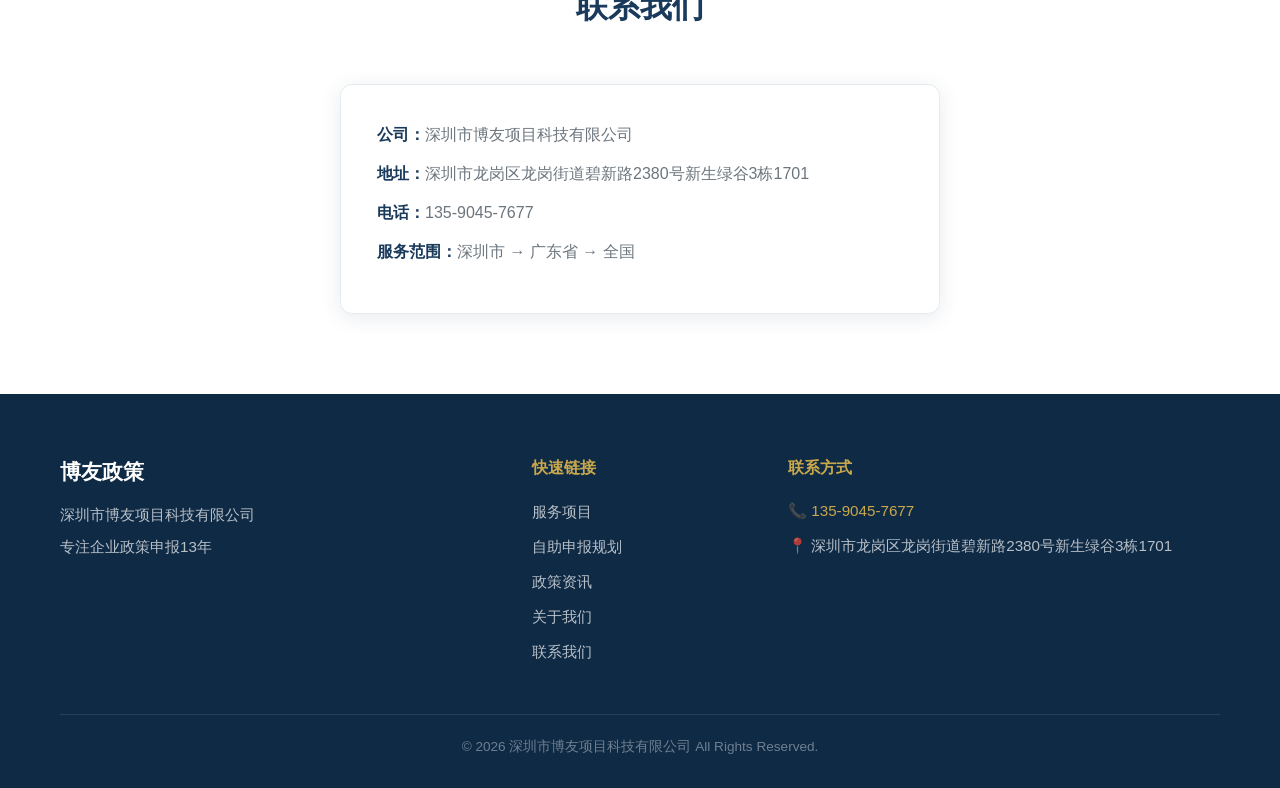
==== commit 3ca26bc9: "✨ 新增自助申报规划 + 导航重构 + 政策清单合并 - 新增 plan.html：企业填报3步表单，自动生成专属申报规划书 - 新增 plan.css / plan.js：分步表单+步骤指示器+智能" ====
--- a/about.html
+++ b/about.html
@@ -1,10 +1,10 @@
-﻿<!DOCTYPE html>
+<!DOCTYPE html>
 <html lang="zh-CN">
 <head>
     <meta charset="UTF-8">
     <meta name="viewport" content="width=device-width, initial-scale=1.0">
-    <title>鍏充簬鎴戜滑 - 鍗氬弸鏀跨瓥 | 娣卞湷甯傚崥鍙嬮」鐩鎶€鏈夐檺鍏徃</title>
-    <meta name="description" content="娣卞湷甯傚崥鍙嬮」鐩鎶€鏈夐檺鍏徃锛?3骞存斂绛栫敵鎶ョ粡楠岋紝鏍稿績鍥㈤槦鏉ヨ嚜涓婂競浼佷笟銆佸浗浼併€佸崥澹鍘嗚儗鏅€備笓娉ㄤ紒涓氭斂绛栫敵鎶ユ湇鍔°€?>
+    <title>关于我们 - 博友政策 | 深圳市博友项目科技有限公司</title>
+    <meta name="description" content="深圳市博友项目科技有限公司，13年政策申报经验，核心团队来自上市企业、国企、博士学历背景。专注企业政策申报服务。">
     <link rel="stylesheet" href="assets/css/style.css">
 </head>
 <body>
@@ -12,20 +12,21 @@
         <div class="container">
             <div class="logo">
                 <a href="/">
-                    <span class="logo-icon">鉁?/span>
-                    <span class="logo-text">鍗氬弸<span class="logo-accent">鏀跨瓥</span></span>
+                    <span class="logo-icon">✦</span>
+                    <span class="logo-text">博友<span class="logo-accent">政策</span></span>
                 </a>
             </div>
             <nav class="nav">
                 <ul class="nav-list">
-                    <li><a href="/">棣栭〉</a></li>
-                    <li><a href="/services.html">鏈嶅姟椤圭洰</a></li>
-                    <li><a href="/news.html">鏀跨瓥璧勮</a></li>
-                    <li><a href="/about.html" class="active">鍏充簬鎴戜滑</a></li>
-                    <li><a href="/contact.html">鑱旂郴鎴戜滑</a></li>
+                    <li><a href="/">首页</a></li>
+                    <li><a href="/services.html">服务项目</a></li>
+                    <li><a href="/plan.html">自助申报规划</a></li>
+                    <li><a href="/news.html">政策资讯</a></li>
+                    <li><a href="/about.html" class="active">关于我们</a></li>
+                    <li><a href="/contact.html">联系我们</a></li>
                 </ul>
                 <div class="nav-phone"><a href="tel:13590457677">135-9045-7677</a></div>
-                <button class="nav-toggle" aria-label="鑿滃崟">
+                <button class="nav-toggle" aria-label="菜单">
                     <span></span>
                     <span></span>
                     <span></span>
@@ -36,32 +37,32 @@
 
     <section class="page-hero">
         <div class="container">
-            <h1>鍏充簬鎴戜滑</h1>
-            <p>鍗氬弸椤圭洰绉戞妧 路 浼佷笟鏀跨瓥鐢虫姤绠″</p>
+            <h1>关于我们</h1>
+            <p>博友项目科技 · 企业政策申报管家</p>
         </div>
     </section>
 
     <section class="section about-intro">
         <div class="container">
             <div class="about-content">
-                <h2>鍏徃绠€浠?/h2>
-                <p>娣卞湷甯傚崥鍙嬮」鐩鎶€鏈夐檺鍏徃锛堢畝绉?鍗氬弸椤圭洰绉戞妧"锛夋垚绔嬩簬娣卞湷锛屾繁鑰曟斂搴滈」鐩敵鎶ラ鍩?strong>13骞?/strong>锛岀疮璁℃湇鍔′紒涓氳秴<strong>50瀹?/strong>锛岀疮璁℃垚鍔熼」鐩?strong>100+</strong>銆?/p>
-                <p>鎴戜滑鑱斿悎鏃椾笅鍏勫紵鍏徃鈥斺€斿垱浜挩璇€佺浜嬭揪鍜ㄨ銆佽儨杩滃▉鐭ヨ瘑浜ф潈浠ｇ悊浜嬪姟鎵€锛屽舰鎴愪笓涓氫簰琛ョ殑鑱斿悎鏈嶅姟鐭╅樀锛屼负浼佷笟鎻愪緵鏀跨瓥鐢虫姤銆佺煡璇嗕骇鏉冦€佽储绋庡挩璇竴绔欏紡缁煎悎鏈嶅姟銆?/p>
+                <h2>公司简介</h2>
+                <p>深圳市博友项目科技有限公司（简称"博友项目科技"）成立于深圳，深耕政府项目申报领域<strong>13年</strong>，累计服务企业超<strong>50家</strong>，累计成功项目<strong>100+</strong>。</p>
+                <p>我们联合旗下兄弟公司——创享咨询、福事达咨询、胜远威知识产权代理事务所，形成专业互补的联合服务矩阵，为企业提供政策申报、知识产权、财税咨询一站式综合服务。</p>
             </div>
 
             <div class="about-values">
                 <div class="value-card">
-                    <h3>鎴戜滑鐨勪娇鍛?/h3>
-                    <p>鏀跨瓥钀藉湴鏈€鍚庝竴鍏噷锛岀敱鎴戜滑鏉ヨ蛋銆?/p>
-                    <p>璁╂瘡涓€鍒嗘斂绛栫孩鍒╋紝鐪熸钀藉埌瀹炲共鐨勪紒涓氬ご涓娿€?/p>
+                    <h3>我们的使命</h3>
+                    <p>政策落地最后一公里，由我们来走。</p>
+                    <p>让每一分政策红利，真正落到实干的企业头上。</p>
                 </div>
                 <div class="value-card">
-                    <h3>鎴戜滑鐨勬柟娉?/h3>
-                    <p>鏀跨瓥鐮旂┒鍏堣锛岀郴缁熷寲椤圭洰绠＄悊锛岃仈鍚堝洟闃熶綔鎴橈紝鍗忎細璧勬簮鑱斿姩銆?/p>
+                    <h3>我们的方法</h3>
+                    <p>政策研究先行，系统化项目管理，联合团队作战，协会资源联动。</p>
                 </div>
                 <div class="value-card">
-                    <h3>鎴戜滑鐨勬壙璇?/h3>
-                    <p>鑳藉仛灏辫鑳藉仛锛屽仛涓嶄簡鎻愬墠璇达紝涓嶆壙璇鸿秴鍑鸿兘鍔涚殑浜嬫儏銆?/p>
+                    <h3>我们的承诺</h3>
+                    <p>能做就说能做，做不了提前说，不承诺超出能力的事情。</p>
                 </div>
             </div>
         </div>
@@ -70,40 +71,40 @@
     <section class="section team-section">
         <div class="container">
             <div class="section-header">
-                <h2>鏍稿績鍥㈤槦</h2>
-                <p>浠庝笟10骞翠互涓婄殑璧勬繁鍥㈤槦</p>
+                <h2>核心团队</h2>
+                <p>从业10年以上的资深团队</p>
             </div>
             <div class="team-grid">
                 <div class="team-card">
-                    <div class="team-icon">馃彚</div>
-                    <h3>涓婂競浼佷笟鑳屾櫙</h3>
-                    <p>鏍稿績鍥㈤槦鏉ヨ嚜涓囧叴绉戞妧銆佷腑闆嗛泦鍥㈢瓑涓绘澘鍒涗笟鏉夸笂甯備紒涓氾紝鎷ユ湁涓板瘜鐨勬斂搴滃叧绯荤鐞嗙粡楠屻€?/p>
+                    <div class="team-icon">🏢</div>
+                    <h3>上市企业背景</h3>
+                    <p>核心团队来自万兴科技、中集集团等主板创业板上市企业，拥有丰富的政府关系管理经验。</p>
                 </div>
                 <div class="team-card">
-                    <div class="team-icon">馃搳</div>
-                    <h3>鍥戒紒璐㈢◣涓撳</h3>
-                    <p>璐㈢◣鍥㈤槦鎴愬憳鎷ユ湁鍥戒紒璐㈠姟缁忕悊鑳屾櫙锛岀簿閫氱◣鏀舵斂绛栦笌璐㈠姟瑙勫垝銆?/p>
+                    <div class="team-icon">📊</div>
+                    <h3>国企财税专家</h3>
+                    <p>财税团队成员拥有国企财务经理背景，精通税收政策与财务规划。</p>
                 </div>
                 <div class="team-card">
-                    <div class="team-icon">馃帗</div>
-                    <h3>浜т笟鐮旂┒鍛?/h3>
-                    <p>鍗氬＋瀛﹀巻鐨勪骇涓氱爺绌跺憳锛岃仛鐒︽斂绛栬秼鍔夸笌浼佷笟闇€姹傚尮閰嶅垎鏋愩€?/p>
+                    <div class="team-icon">🎓</div>
+                    <h3>产业研究员</h3>
+                    <p>博士学历的产业研究员，聚焦政策趋势与企业需求匹配分析。</p>
                 </div>
             </div>
-            <p class="team-summary">绱鏈嶅姟瀹㈡埛瓒?00瀹讹紝鍚富鏉垮垱涓氭澘涓婂競浼佷笟10浣欏</p>
+            <p class="team-summary">累计服务客户超100家，含主板创业板上市企业10余家</p>
         </div>
     </section>
 
     <section class="section contact-info-section">
         <div class="container">
             <div class="section-header">
-                <h2>鑱旂郴鎴戜滑</h2>
+                <h2>联系我们</h2>
             </div>
             <div class="contact-card">
-                <p><strong>鍏徃锛?/strong>娣卞湷甯傚崥鍙嬮」鐩鎶€鏈夐檺鍏徃</p>
-                <p><strong>鍦板潃锛?/strong>娣卞湷甯傞緳宀楀尯榫欏矖琛楅亾纰ф柊璺?380鍙锋柊鐢熺豢璋?鏍?701</p>
-                <p><strong>鐢佃瘽锛?/strong>135-9045-7677</p>
-                <p><strong>鏈嶅姟鑼冨洿锛?/strong>娣卞湷甯?鈫?骞夸笢鐪?鈫?鍏ㄥ浗</p>
+                <p><strong>公司：</strong>深圳市博友项目科技有限公司</p>
+                <p><strong>地址：</strong>深圳市龙岗区龙岗街道碧新路2380号新生绿谷3栋1701</p>
+                <p><strong>电话：</strong>135-9045-7677</p>
+                <p><strong>服务范围：</strong>深圳市 → 广东省 → 全国</p>
             </div>
         </div>
     </section>
@@ -112,31 +113,32 @@
         <div class="container">
             <div class="footer-grid">
                 <div class="footer-brand">
-                    <h3>鍗氬弸鏀跨瓥</h3>
-                    <p>娣卞湷甯傚崥鍙嬮」鐩鎶€鏈夐檺鍏徃</p>
-                    <p>涓撴敞浼佷笟鏀跨瓥鐢虫姤13骞?/p>
+                    <h3>博友政策</h3>
+                    <p>深圳市博友项目科技有限公司</p>
+                    <p>专注企业政策申报13年</p>
                 </div>
                 <div class="footer-links">
-                    <h4>蹇€熼摼鎺?/h4>
+                    <h4>快速链接</h4>
                     <ul>
-                        <li><a href="/services.html">鏈嶅姟椤圭洰</a></li>
-                        <li><a href="/news.html">鏀跨瓥璧勮</a></li>
-                        <li><a href="/about.html">鍏充簬鎴戜滑</a></li>
-                        <li><a href="/contact.html">鑱旂郴鎴戜滑</a></li>
+                        <li><a href="/services.html">服务项目</a></li>
+                        <li><a href="/plan.html">自助申报规划</a></li>
+                        <li><a href="/news.html">政策资讯</a></li>
+                        <li><a href="/about.html">关于我们</a></li>
+                        <li><a href="/contact.html">联系我们</a></li>
                     </ul>
                 </div>
                 <div class="footer-contact">
-                    <h4>鑱旂郴鏂瑰紡</h4>
-                    <p>馃摓 <a href="tel:13590457677">135-9045-7677</a></p>
-                    <p>馃搷 娣卞湷甯傞緳宀楀尯榫欏矖琛楅亾纰ф柊璺?380鍙锋柊鐢熺豢璋?鏍?701</p>
+                    <h4>联系方式</h4>
+                    <p>📞 <a href="tel:13590457677">135-9045-7677</a></p>
+                    <p>📍 深圳市龙岗区龙岗街道碧新路2380号新生绿谷3栋1701</p>
                 </div>
             </div>
             <div class="footer-bottom">
-                <p>&copy; 2026 娣卞湷甯傚崥鍙嬮」鐩鎶€鏈夐檺鍏徃 All Rights Reserved.</p>
+                <p>&copy; 2026 深圳市博友项目科技有限公司 All Rights Reserved.</p>
             </div>
         </div>
     </footer>
 
     <script src="assets/js/main.js"></script>
 </body>
-</html>+</html>
--- a/assets/css/style.css
+++ b/assets/css/style.css
@@ -86,6 +86,17 @@
 .btn-outline:hover {
     background: var(--white);
     color: var(--primary);
+}
+.btn-gold-outline {
+    background: transparent;
+    color: var(--gold);
+    border-color: var(--gold);
+}
+.btn-gold-outline:hover {
+    background: var(--gold);
+    color: var(--primary-dark);
+    transform: translateY(-2px);
+    box-shadow: 0 6px 25px rgba(201,168,76,0.3);
 }
 .btn-lg { padding: 16px 48px; font-size: 1.1rem; }
 .btn-block { width: 100%; }
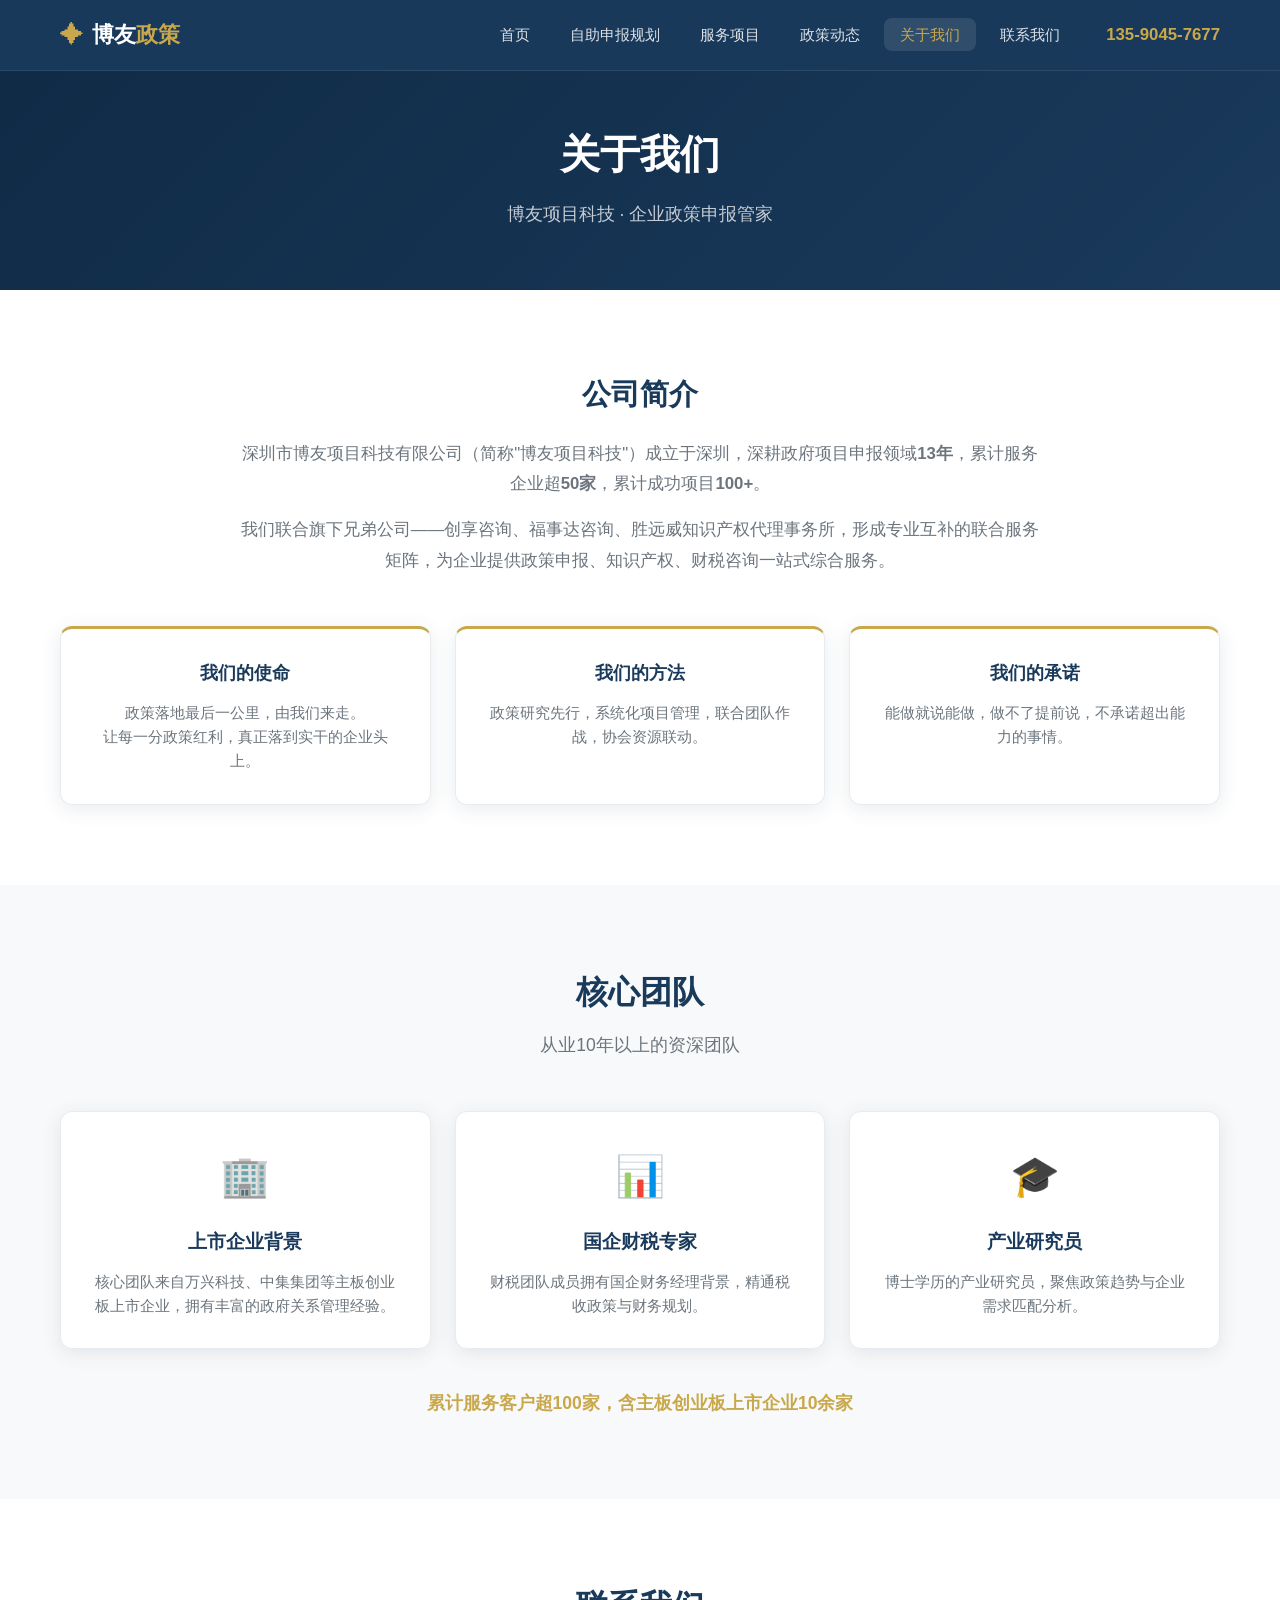
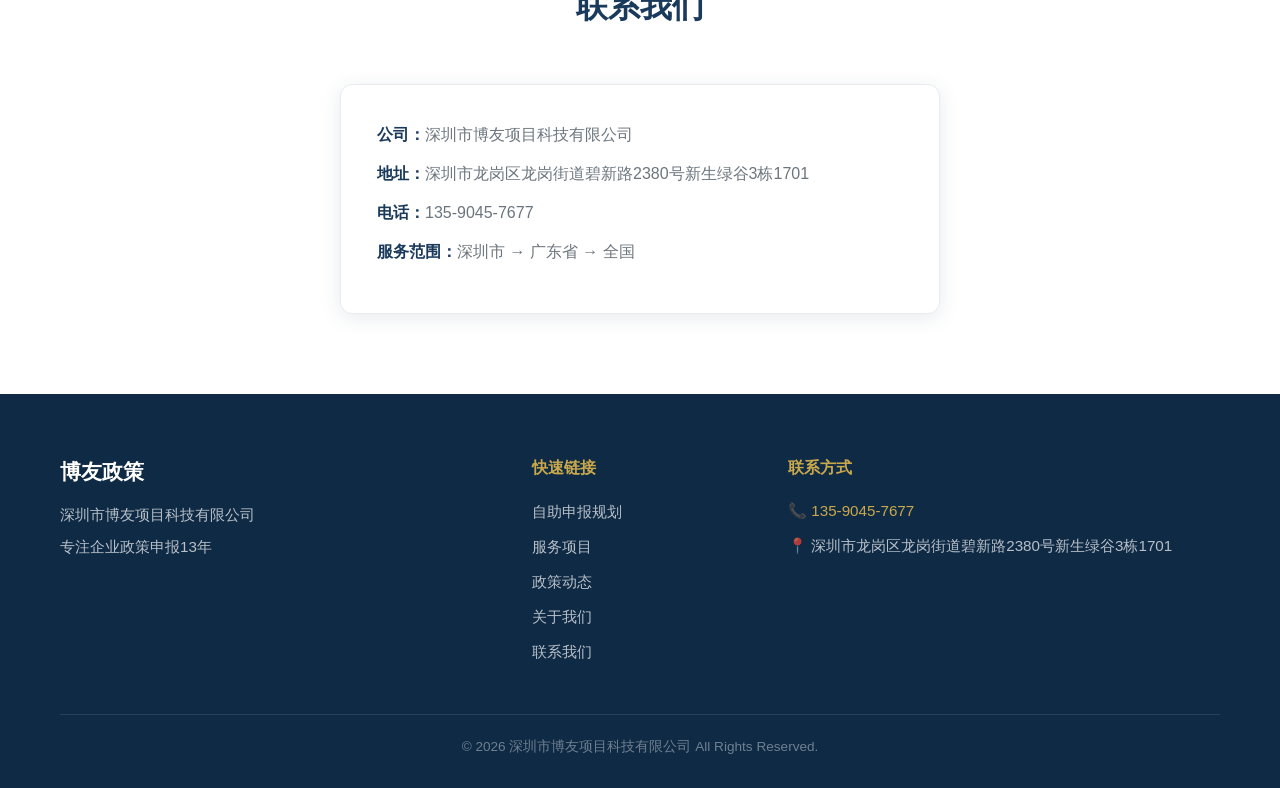
==== commit 644e8a82: "feat: 导航栏调整顺序+政策资讯改政策动态+plan页简化+首页加政策推荐" ====
--- a/about.html
+++ b/about.html
@@ -19,9 +19,9 @@
             <nav class="nav">
                 <ul class="nav-list">
                     <li><a href="/">首页</a></li>
+                    <li><a href="/plan.html">自助申报规划</a></li>
                     <li><a href="/services.html">服务项目</a></li>
-                    <li><a href="/plan.html">自助申报规划</a></li>
-                    <li><a href="/news.html">政策资讯</a></li>
+                    <li><a href="/news.html">政策动态</a></li>
                     <li><a href="/about.html" class="active">关于我们</a></li>
                     <li><a href="/contact.html">联系我们</a></li>
                 </ul>
@@ -120,9 +120,9 @@
                 <div class="footer-links">
                     <h4>快速链接</h4>
                     <ul>
-                        <li><a href="/services.html">服务项目</a></li>
-                        <li><a href="/plan.html">自助申报规划</a></li>
-                        <li><a href="/news.html">政策资讯</a></li>
+                        <li><a href=/plan.html>自助申报规划</a></li>
+                        <li><a href=/services.html>服务项目</a></li>
+                        <li><a href=/news.html>政策动态</a></li>
                         <li><a href="/about.html">关于我们</a></li>
                         <li><a href="/contact.html">联系我们</a></li>
                     </ul>
--- a/assets/css/style.css
+++ b/assets/css/style.css
@@ -799,6 +799,66 @@
     .hero-stats { gap: 30px; }
     .process-steps { grid-template-columns: 1fr; }
     .section { padding: 50px 0; }
+
+/* --- 首页最新政策解读 --- */
+.latest-news-home {
+    background: var(--white);
+}
+.news-home-grid {
+    max-width: 600px;
+    margin: 0 auto;
+}
+.news-home-card {
+    background: var(--bg-light);
+    border-radius: 12px;
+    padding: 30px;
+    position: relative;
+    border: 1px solid #e8e8e8;
+    transition: box-shadow 0.3s;
+}
+.news-home-card:hover {
+    box-shadow: 0 4px 20px rgba(0,0,0,0.08);
+}
+.news-home-badge {
+    display: inline-block;
+    background: var(--gold);
+    color: var(--primary-dark);
+    font-size: 12px;
+    padding: 3px 10px;
+    border-radius: 4px;
+    font-weight: 600;
+    margin-bottom: 12px;
+}
+.news-home-card h3 {
+    font-size: 18px;
+    color: var(--primary);
+    margin-bottom: 8px;
+    line-height: 1.5;
+}
+.news-home-date {
+    color: #888;
+    font-size: 13px;
+    margin-bottom: 12px;
+}
+.news-home-excerpt {
+    color: #555;
+    font-size: 14px;
+    line-height: 1.7;
+    margin-bottom: 16px;
+}
+.news-home-link {
+    color: var(--gold);
+    text-decoration: none;
+    font-weight: 600;
+    font-size: 14px;
+}
+.news-home-link:hover {
+    color: var(--gold-light);
+}
+.news-home-more {
+    text-align: center;
+    margin-top: 30px;
+}
     .service-block { padding: 24px; }
     .service-block-header { flex-direction: column; }
 }
